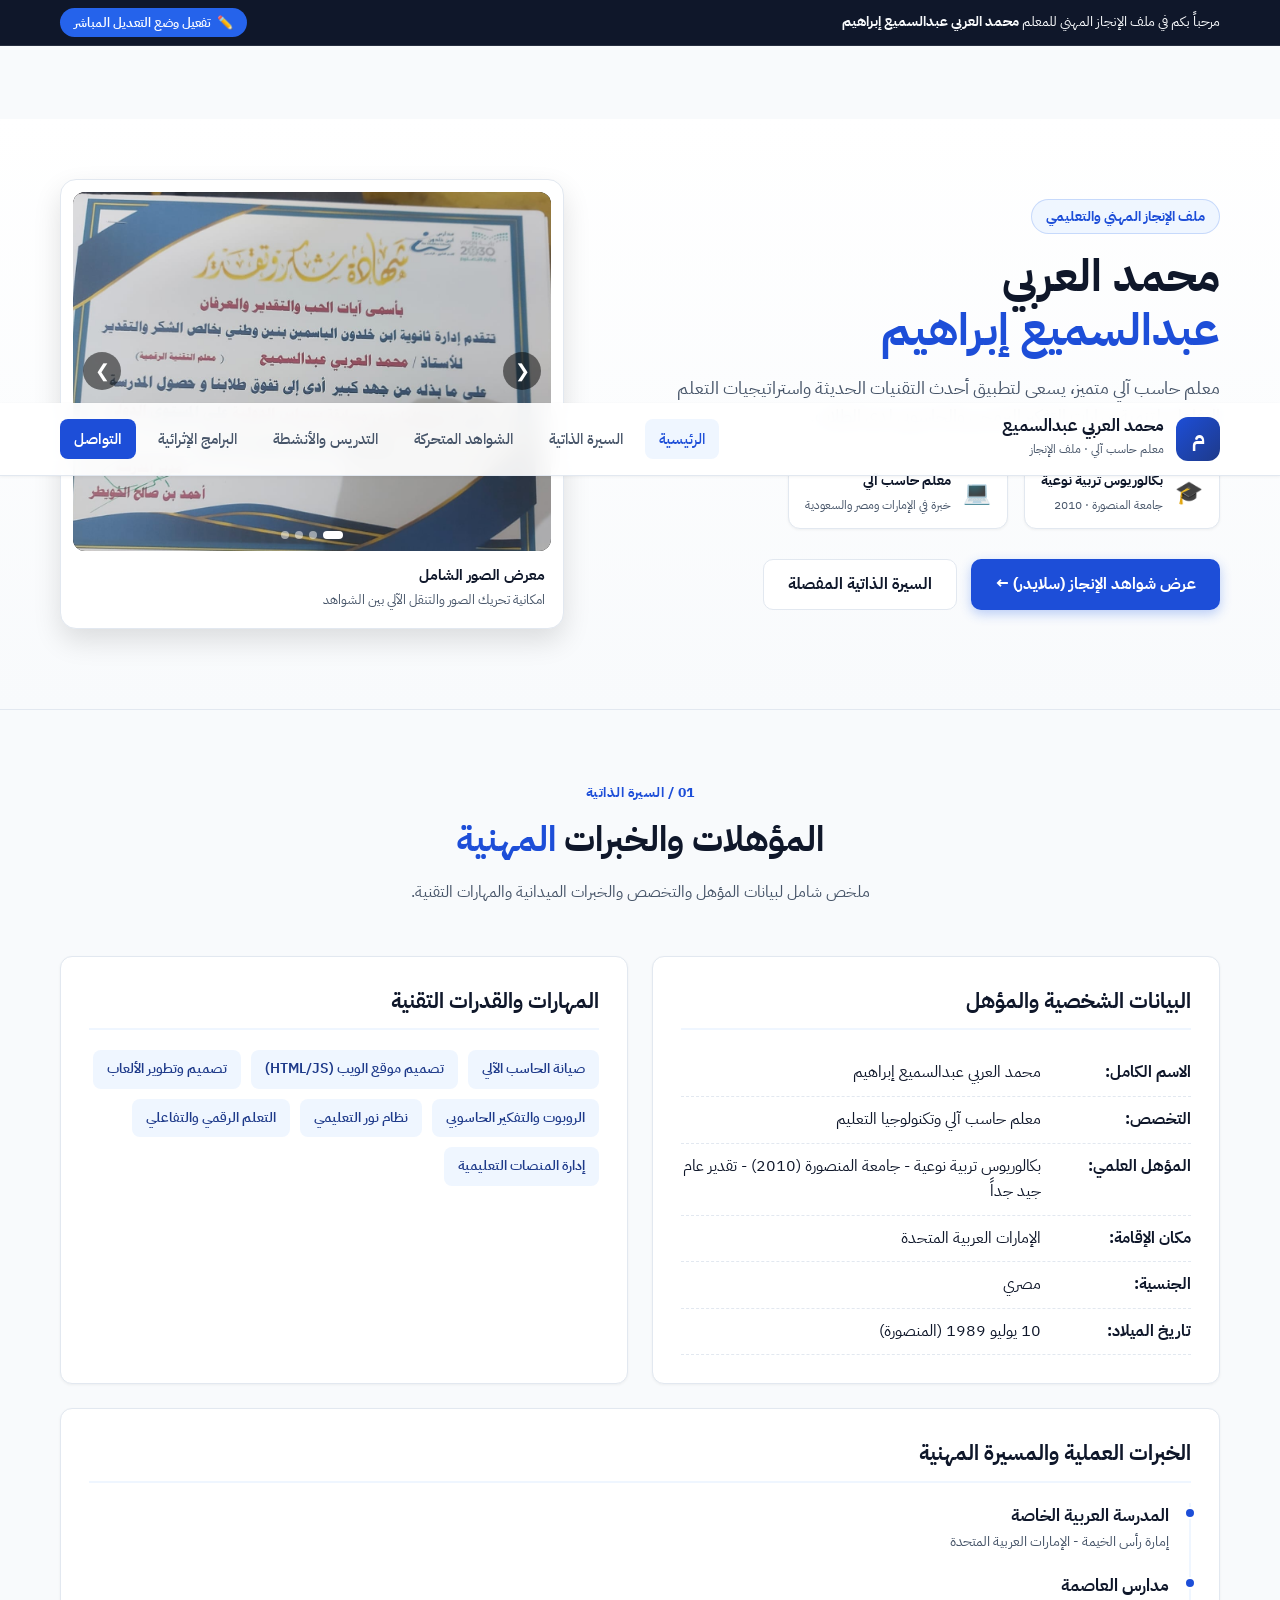
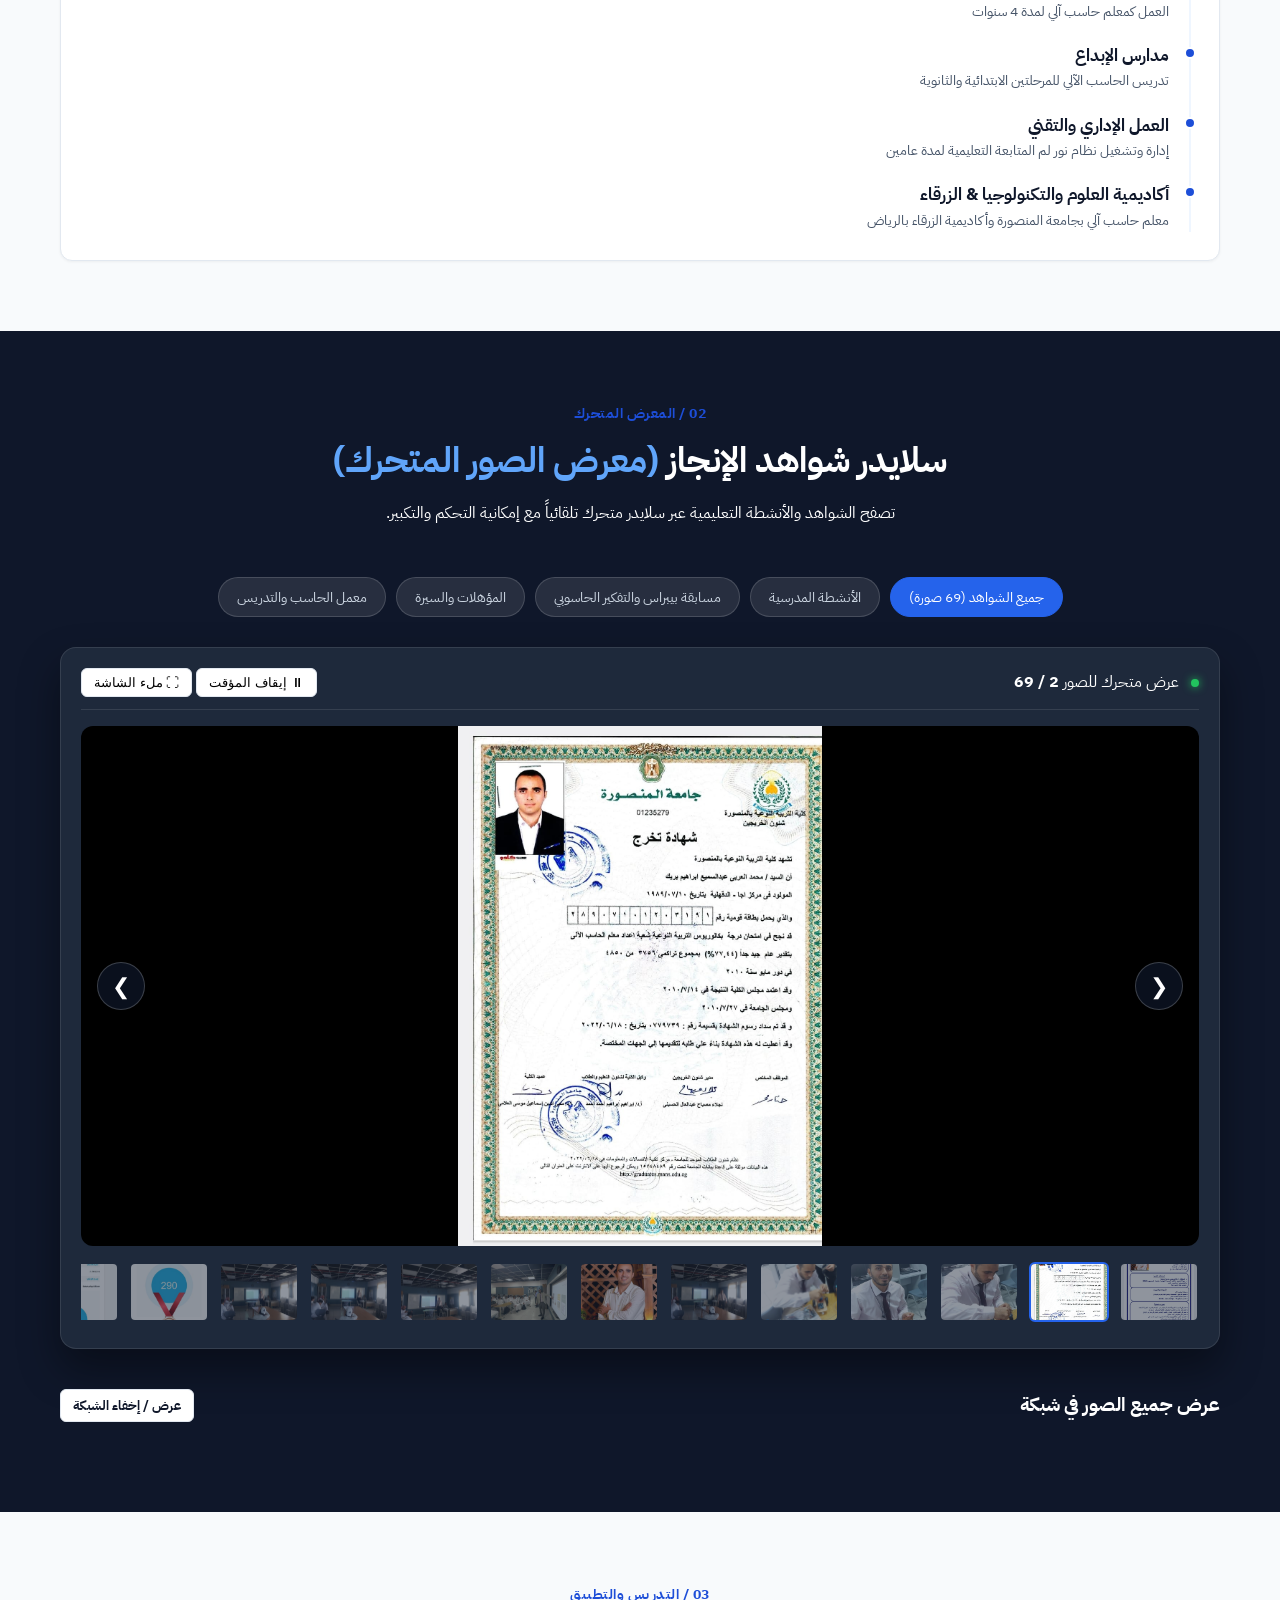
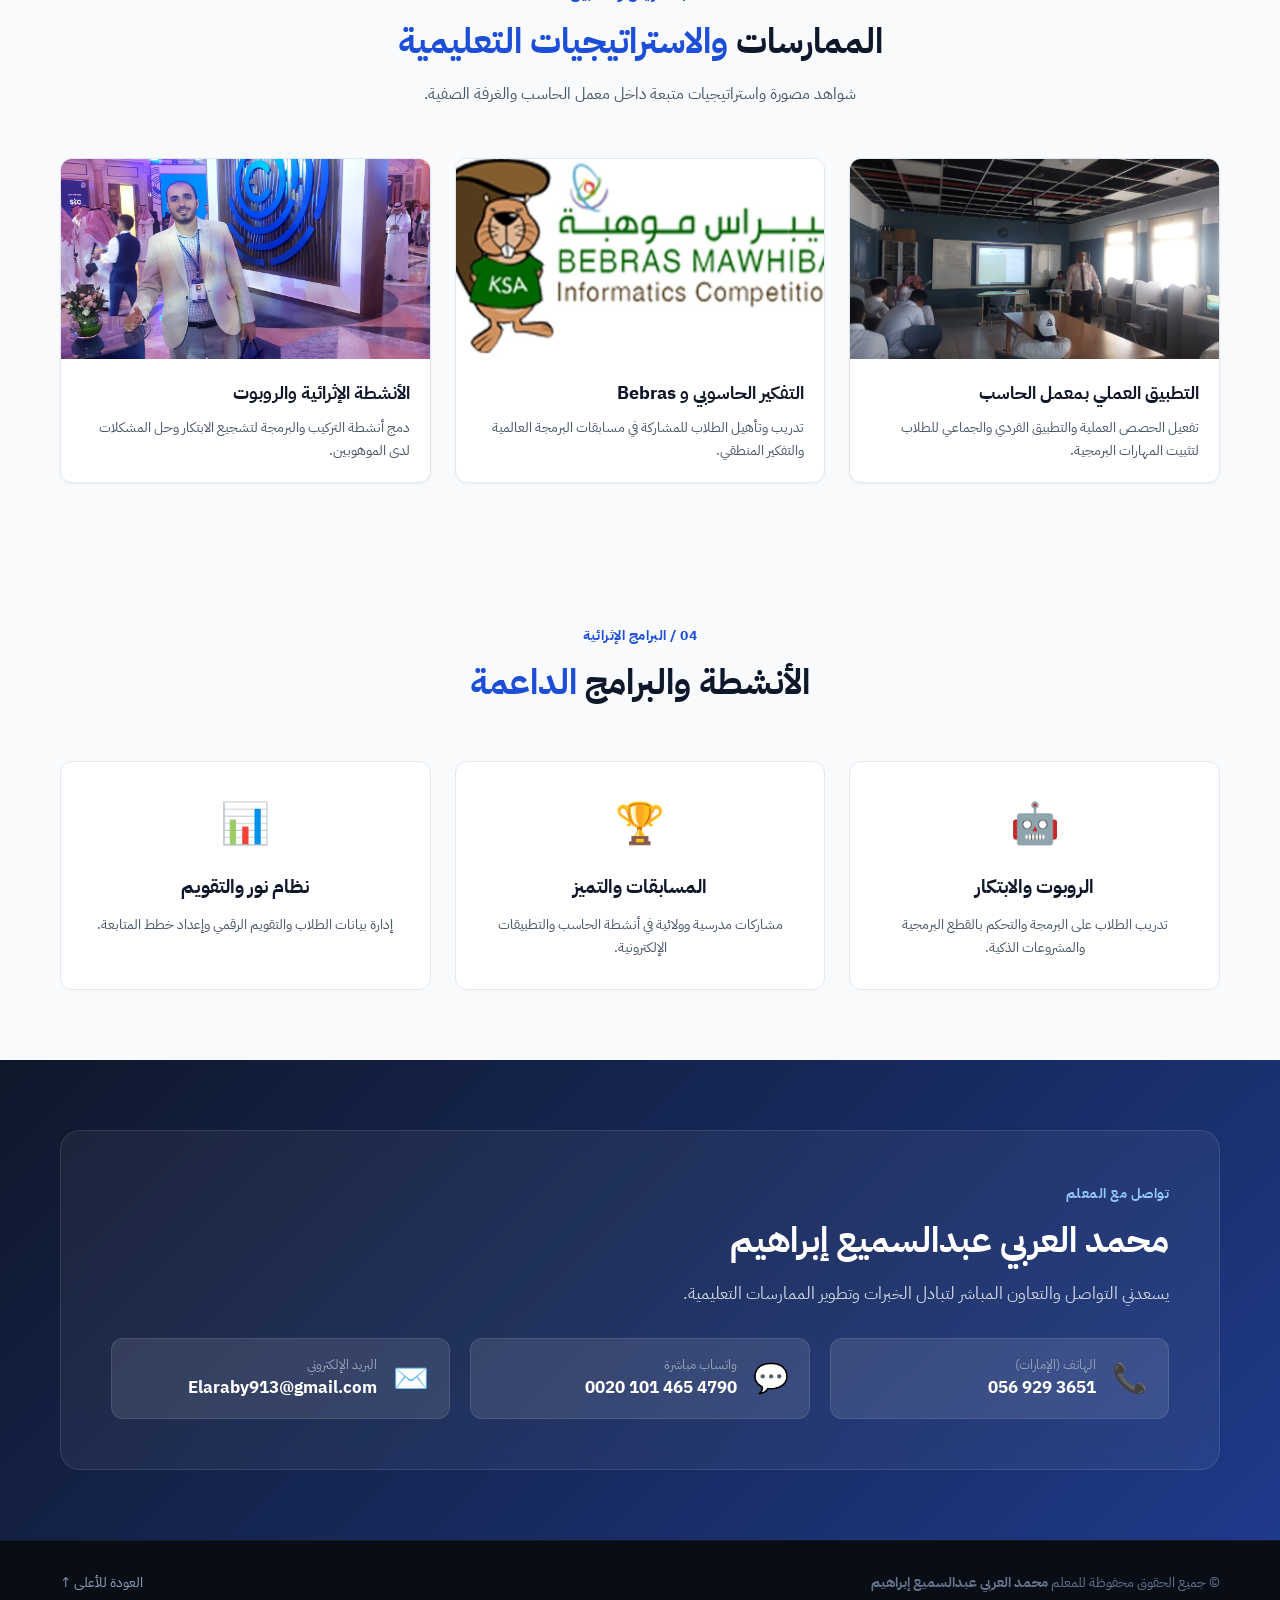
==== index.html @ 33650dbc "Move files to root for GitHub Pages compatibility" ====
<!DOCTYPE html>
<html lang="ar" dir="rtl">
<head>
  <meta charset="utf-8">
  <meta name="viewport" content="width=device-width, initial-scale=1">
  <title>محمد العربي عبدالسميع إبراهيم | ملف الإنجاز المهني</title>
  <meta name="description" content="ملف إنجاز المعلم محمد العربي عبدالسميع إبراهيم؛ سيرة ذاتية وشواهد تعليمية وأنشطة ومشروعات تقنية.">
  <link rel="preconnect" href="https://fonts.googleapis.com">
  <link rel="preconnect" href="https://fonts.gstatic.com" crossorigin>
  <link href="https://fonts.googleapis.com/css2?family=Cairo:wght@400;600;700;800&family=IBM+Plex+Sans+Arabic:wght@400;500;600;700&display=swap" rel="stylesheet">
  <link rel="stylesheet" href="styles.css">
</head>
<body>

  <!-- Top Announcement / Bar -->
  <div class="top-bar">
    <div class="container top-bar-inner">
      <span>مرحباً بكم في ملف الإنجاز المهني للمعلم <strong>محمد العربي عبدالسميع إبراهيم</strong></span>
      <button id="toggle-edit-btn" class="edit-mode-btn" type="button">
        <span class="icon">✏️</span> <span id="edit-btn-text">تفعيل وضع التعديل المباشر</span>
      </button>
    </div>
  </div>

  <!-- Header & Navigation -->
  <header class="site-header" id="top">
    <div class="container header-inner">
      <a class="brand" href="#top">
        <div class="brand-avatar">م</div>
        <div class="brand-text">
          <strong id="site-title-name" contenteditable="false">محمد العربي عبدالسميع</strong>
          <small id="site-title-sub" contenteditable="false">معلم حاسب آلي · ملف الإنجاز</small>
        </div>
      </a>

      <button class="menu-toggle" type="button" aria-label="فتح القائمة" id="menu-toggle">
        <span></span><span></span><span></span>
      </button>

      <nav class="primary-nav" id="primary-nav">
        <a class="nav-link active" href="#hero">الرئيسية</a>
        <a class="nav-link" href="#profile">السيرة الذاتية</a>
        <a class="nav-link" href="#carousel-section">الشواهد المتحركة</a>
        <a class="nav-link" href="#teaching">التدريس والأنشطة</a>
        <a class="nav-link" href="#enrichment">البرامج الإثرائية</a>
        <a class="nav-link nav-contact" href="#contact">التواصل</a>
      </nav>
    </div>
  </header>

  <main id="main">

    <!-- Hero Section -->
    <section class="hero-section" id="hero">
      <div class="container hero-inner">
        <div class="hero-content">
          <div class="badge">ملف الإنجاز المهني والتعليمي</div>
          <h1 id="hero-name" contenteditable="false">محمد العربي<br><span class="highlight">عبدالسميع إبراهيم</span></h1>
          <p class="hero-desc" id="hero-desc" contenteditable="false">
            معلم حاسب آلي متميز، يسعى لتطبيق أحدث التقنيات الحديثة واستراتيجيات التعلم التفاعلي لتنمية مهارات التفكير البرمجي والحاسوبي لدى الطلاب.
          </p>

          <div class="hero-pills">
            <div class="pill">
              <span class="pill-icon">🎓</span>
              <div>
                <strong>بكالوريوس تربية نوعية</strong>
                <small>جامعة المنصورة · 2010</small>
              </div>
            </div>
            <div class="pill">
              <span class="pill-icon">💻</span>
              <div>
                <strong>معلم حاسب آلي</strong>
                <small>خبرة في الإمارات ومصر والسعودية</small>
              </div>
            </div>
          </div>

          <div class="hero-actions">
            <a href="#carousel-section" class="btn btn-primary">عرض شواهد الإنجاز (سلايدر) ←</a>
            <a href="#profile" class="btn btn-outline">السيرة الذاتية المفصلة</a>
          </div>
        </div>

        <!-- Featured Carousel in Hero -->
        <div class="hero-visual">
          <div class="hero-card">
            <div class="slider-container hero-slider" id="hero-slider">
              <div class="slider-wrapper" id="hero-slider-wrapper">
                <div class="slide active"><img src="images/img_64.jpeg" alt="محمد العربي عبدالسميع - ملف الإنجاز"></div>
                <div class="slide"><img src="images/img_01.jpeg" alt="أنشطة تعليمية"></div>
                <div class="slide"><img src="images/img_24.jpeg" alt="مشروعات وتقنيات"></div>
                <div class="slide"><img src="images/img_62.jpeg" alt="روبوت وتفكير حاسوبي"></div>
              </div>
              <button class="slider-btn prev" id="hero-prev" aria-label="السابق">❮</button>
              <button class="slider-btn next" id="hero-next" aria-label="التالي">❯</button>
              <div class="slider-dots" id="hero-dots"></div>
            </div>
            <div class="hero-card-caption">
              <strong>معرض الصور الشامل</strong>
              <span>امكانية تحريك الصور والتنقل الآلي بين الشواهد</span>
            </div>
          </div>
        </div>
      </div>
    </section>

    <!-- Profile & CV Section -->
    <section class="section profile-section" id="profile">
      <div class="container">
        <div class="section-header">
          <span class="section-badge">01 / السيرة الذاتية</span>
          <h2>المؤهلات والخبرات <em>المهنية</em></h2>
          <p>ملخص شامل لبيانات المؤهل والتخصص والخبرات الميدانية والمهارات التقنية.</p>
        </div>

        <div class="profile-grid">
          <!-- Main Info -->
          <div class="card profile-main-card">
            <h3>البيانات الشخصية والمؤهل</h3>
            <ul class="info-list">
              <li><strong>الاسم الكامل:</strong> <span id="cv-fullname" contenteditable="false">محمد العربي عبدالسميع إبراهيم</span></li>
              <li><strong>التخصص:</strong> <span id="cv-spec" contenteditable="false">معلم حاسب آلي وتكنولوجيا التعليم</span></li>
              <li><strong>المؤهل العلمي:</strong> <span id="cv-degree" contenteditable="false">بكالوريوس تربية نوعية - جامعة المنصورة (2010) - تقدير عام جيد جداً</span></li>
              <li><strong>مكان الإقامة:</strong> <span id="cv-residence" contenteditable="false">الإمارات العربية المتحدة</span></li>
              <li><strong>الجنسية:</strong> <span id="cv-nationality" contenteditable="false">مصري</span></li>
              <li><strong>تاريخ الميلاد:</strong> <span id="cv-dob" contenteditable="false">10 يوليو 1989 (المنصورة)</span></li>
            </ul>
          </div>

          <!-- Skills Card -->
          <div class="card skills-card">
            <h3>المهارات والقدرات التقنية</h3>
            <div class="skills-tags">
              <span class="tag">صيانة الحاسب الآلي</span>
              <span class="tag">تصميم موقع الويب (HTML/JS)</span>
              <span class="tag">تصميم وتطوير الألعاب</span>
              <span class="tag">الروبوت والتفكير الحاسوبي</span>
              <span class="tag">نظام نور التعليمي</span>
              <span class="tag">التعلم الرقمي والتفاعلي</span>
              <span class="tag">إدارة المنصات التعليمية</span>
            </div>
          </div>

          <!-- Experience Card -->
          <div class="card experience-card full-width">
            <h3>الخبرات العملية والمسيرة المهنية</h3>
            <div class="timeline">
              <div class="timeline-item">
                <div class="timeline-dot"></div>
                <div class="timeline-content">
                  <h4>المدرسة العربية الخاصة</h4>
                  <p>إمارة رأس الخيمة - الإمارات العربية المتحدة</p>
                </div>
              </div>
              <div class="timeline-item">
                <div class="timeline-dot"></div>
                <div class="timeline-content">
                  <h4>مدارس العاصمة</h4>
                  <p>العمل كمعلم حاسب آلي لمدة 4 سنوات</p>
                </div>
              </div>
              <div class="timeline-item">
                <div class="timeline-dot"></div>
                <div class="timeline-content">
                  <h4>مدارس الإبداع</h4>
                  <p>تدريس الحاسب الآلي للمرحلتين الابتدائية والثانوية</p>
                </div>
              </div>
              <div class="timeline-item">
                <div class="timeline-dot"></div>
                <div class="timeline-content">
                  <h4>العمل الإداري والتقني</h4>
                  <p>إدارة وتشغيل نظام نور لم المتابعة التعليمية لمدة عامين</p>
                </div>
              </div>
              <div class="timeline-item">
                <div class="timeline-dot"></div>
                <div class="timeline-content">
                  <h4>أكاديمية العلوم والتكنولوجيا & الزرقاء</h4>
                  <p>معلم حاسب آلي بجامعة المنصورة وأكاديمية الزرقاء بالرياض</p>
                </div>
              </div>
            </div>
          </div>
        </div>
      </div>
    </section>

    <!-- Main Moving Image Carousel Section (الميزة المطلوبة: تحريك الصور) -->
    <section class="section carousel-section" id="carousel-section">
      <div class="container">
        <div class="section-header">
          <span class="section-badge">02 / المعرض المتحرك</span>
          <h2>سلايدر شواهد الإنجاز <em>(معرض الصور المتحرك)</em></h2>
          <p>تصفح الشواهد والأنشطة التعليمية عبر سلايدر متحرك تلقائياً مع إمكانية التحكم والتكبير.</p>
        </div>

        <!-- Filter Buttons -->
        <div class="filter-bar" id="gallery-filters">
          <button class="filter-btn active" data-filter="all">جميع الشواهد (69 صورة)</button>
          <button class="filter-btn" data-filter="activities">الأنشطة المدرسية</button>
          <button class="filter-btn" data-filter="bebras">مسابقة بيبراس والتفكير الحاسوبي</button>
          <button class="filter-btn" data-filter="certificates">المؤهلات والسيرة</button>
          <button class="filter-btn" data-filter="lab">معمل الحاسب والتدريس</button>
        </div>

        <!-- Main Featured Animated Carousel -->
        <div class="main-slider-card">
          <div class="main-slider-header">
            <div class="slider-status">
              <span class="live-dot"></span>
              <span>عرض متحرك للصور <strong id="slider-count-text">1 / 15</strong></span>
            </div>
            <div class="slider-controls-top">
              <button class="btn-sm" id="auto-play-toggle">⏸ إيقاف المؤقت</button>
              <button class="btn-sm" id="fullscreen-btn">⛶ ملء الشاشة</button>
            </div>
          </div>

          <div class="main-carousel" id="main-carousel">
            <div class="carousel-track" id="carousel-track">
              <!-- Dynamically populated via JavaScript with images -->
            </div>
            <button class="carousel-arrow prev" id="carousel-prev" aria-label="الصورة السابقة">❮</button>
            <button class="carousel-arrow next" id="carousel-next" aria-label="الصورة التالية">❯</button>
          </div>

          <!-- Thumbnails Strip below slider -->
          <div class="thumbnails-wrapper">
            <div class="thumbnails-track" id="thumbnails-track">
              <!-- Populated by JS -->
            </div>
          </div>
        </div>

        <!-- Grid View of all images for quick access -->
        <div class="gallery-toggle-bar">
          <h3>عرض جميع الصور في شبكة</h3>
          <button id="toggle-grid-btn" class="btn btn-outline btn-sm">عرض / إخفاء الشبكة</button>
        </div>

        <div class="gallery-grid" id="gallery-grid">
          <!-- Populated by JS -->
        </div>
      </div>
    </section>

    <!-- Teaching & Classroom Practice -->
    <section class="section teaching-section" id="teaching">
      <div class="container">
        <div class="section-header">
          <span class="section-badge">03 / التدريس والتطبيق</span>
          <h2>الممارسات <em>والاستراتيجيات التعليمية</em></h2>
          <p>شواهد مصورة واستراتيجيات متبعة داخل معمل الحاسب والغرفة الصفية.</p>
        </div>

        <div class="teaching-grid">
          <div class="teaching-card">
            <div class="teaching-img">
              <img src="images/img_06.jpeg" alt="معمل الحاسب الآلي">
            </div>
            <div class="teaching-body">
              <h3>التطبيق العملي بمعمل الحاسب</h3>
              <p>تفعيل الحصص العملية والتطبيق الفردي والجماعي للطلاب لتثبيت المهارات البرمجية.</p>
            </div>
          </div>

          <div class="teaching-card">
            <div class="teaching-img">
              <img src="images/img_14.jpeg" alt="مسابقة بيبراس للتفكير الحاسوبي">
            </div>
            <div class="teaching-body">
              <h3>التفكير الحاسوبي و Bebras</h3>
              <p>تدريب وتأهيل الطلاب للمشاركة في مسابقات البرمجة العالمية والتفكير المنطقي.</p>
            </div>
          </div>

          <div class="teaching-card">
            <div class="teaching-img">
              <img src="images/img_24.jpeg" alt="أنشطة الروبوت">
            </div>
            <div class="teaching-body">
              <h3>الأنشطة الإثرائية والروبوت</h3>
              <p>دمج أنشطة التركيب والبرمجة لتشجيع الابتكار وحل المشكلات لدى الموهوبين.</p>
            </div>
          </div>
        </div>
      </div>
    </section>

    <!-- Enrichment Programs -->
    <section class="section enrichment-section" id="enrichment">
      <div class="container">
        <div class="section-header">
          <span class="section-badge">04 / البرامج الإثرائية</span>
          <h2>الأنشطة والبرامج <em>الداعمة</em></h2>
        </div>

        <div class="enrichment-box">
          <div class="enrichment-item">
            <div class="enrichment-icon">🤖</div>
            <h4>الروبوت والابتكار</h4>
            <p>تدريب الطلاب على البرمجة والتحكم بالقطع البرمجية والمشروعات الذكية.</p>
          </div>
          <div class="enrichment-item">
            <div class="enrichment-icon">🏆</div>
            <h4>المسابقات والتميز</h4>
            <p>مشاركات مدرسية وولائية في أنشطة الحاسب والتطبيقات الإلكترونية.</p>
          </div>
          <div class="enrichment-item">
            <div class="enrichment-icon">📊</div>
            <h4>نظام نور والتقويم</h4>
            <p>إدارة بيانات الطلاب والتقويم الرقمي وإعداد خطط المتابعة.</p>
          </div>
        </div>
      </div>
    </section>

    <!-- Contact Section -->
    <section class="section contact-section" id="contact">
      <div class="container">
        <div class="contact-card">
          <div class="contact-info">
            <span class="section-badge light">تواصل مع المعلم</span>
            <h2>محمد العربي عبدالسميع إبراهيم</h2>
            <p>يسعدني التواصل والتعاون المباشر لتبادل الخبرات وتطوير الممارسات التعليمية.</p>

            <div class="contact-details">
              <a href="tel:0569293651" class="contact-item">
                <span class="icon">📞</span>
                <div>
                  <small>الهاتف (الإمارات)</small>

                  <strong dir="ltr">056 929 3651</strong>
                </div>
              </a>

              <a href="https://wa.me/201014654790" target="_blank" rel="noopener" class="contact-item">
                <span class="icon">💬</span>
                <div>
                  <small>واتساب مباشرة</small>
                  <strong dir="ltr">0020 101 465 4790</strong>
                </div>
              </a>

              <a href="mailto:Elaraby913@gmail.com" class="contact-item">
                <span class="icon">✉️</span>
                <div>
                  <small>البريد الإلكتروني</small>
                  <strong dir="ltr">Elaraby913@gmail.com</strong>
                </div>
              </a>
            </div>
          </div>
        </div>
      </div>
    </section>

  </main>

  <!-- Footer -->
  <footer class="site-footer">
    <div class="container footer-inner">
      <p>© جميع الحقوق محفوظة للمعلم <strong>محمد العربي عبدالسميع إبراهيم</strong></p>
      <a href="#top" class="back-top">العودة للأعلى ↑</a>
    </div>
  </footer>

  <!-- Lightbox Modal -->
  <div class="lightbox-modal" id="lightbox">
    <button class="lightbox-close" id="lightbox-close">×</button>
    <div class="lightbox-content">
      <img src="" id="lightbox-img" alt="عرض الصورة المكبرة">
      <p id="lightbox-caption"></p>
    </div>
  </div>

  <script src="app.js"></script>
</body>
</html>
---- styles.css ----
/* Styles for Mohamed El-Araby's Portfolio Website */

:root {
  --primary: #1d4ed8;
  --primary-dark: #1e3a8a;
  --primary-light: #eff6ff;
  --accent: #d97706;
  --text-dark: #0f172a;
  --text-muted: #475569;
  --bg-light: #f8fafc;
  --bg-card: #ffffff;
  --border: #e2e8f0;
  --shadow-sm: 0 1px 3px rgba(0,0,0,0.05);
  --shadow-md: 0 4px 12px rgba(0,0,0,0.08);
  --shadow-lg: 0 12px 28px rgba(0,0,0,0.12);
  --radius: 12px;
  --font-family: 'IBM Plex Sans Arabic', 'Cairo', sans-serif;
}

*, *::before, *::after {
  box-sizing: border-box;
  margin: 0;
  padding: 0;
}

html {
  scroll-behavior: smooth;
  font-family: var(--font-family);
  background-color: var(--bg-light);
  color: var(--text-dark);
  line-height: 1.6;
}

body {
  direction: rtl;
  text-align: right;
  overflow-x: hidden;
}

.container {
  max-width: 1200px;
  margin: 0 auto;
  padding: 0 20px;
}

/* Top Notification Bar & Edit Toggle */
.top-bar {
  background: #0f172a;
  color: #f8fafc;
  font-size: 0.88rem;
  padding: 8px 0;
  border-bottom: 1px solid rgba(255,255,255,0.1);
}

.top-bar-inner {
  display: flex;
  justify-content: space-between;
  align-items: center;
  flex-wrap: wrap;
  gap: 10px;
}

.edit-mode-btn {
  background: #2563eb;
  color: #fff;
  border: none;
  padding: 5px 14px;
  border-radius: 20px;
  font-family: inherit;
  font-size: 0.82rem;
  font-weight: 600;
  cursor: pointer;
  transition: all 0.2s ease;
  display: flex;
  align-items: center;
  gap: 6px;
}

.edit-mode-btn:hover {
  background: #1d4ed8;
  transform: translateY(-1px);
}

.edit-mode-active .edit-mode-btn {
  background: #dc2626;
}

/* Highlight Editable Fields when active */
.edit-mode-active [contenteditable="true"] {
  outline: 2px dashed #2563eb !important;
  outline-offset: 3px;
  background-color: rgba(37, 99, 235, 0.05);
  border-radius: 4px;
  cursor: text;
}

/* Header & Nav */
.site-header {
  position: sticky;
  top: 0;
  z-index: 100;
  background: rgba(255, 255, 255, 0.92);
  backdrop-filter: blur(10px);
  border-bottom: 1px solid var(--border);
  box-shadow: var(--shadow-sm);
}

.header-inner {
  display: flex;
  justify-content: space-between;
  align-items: center;
  height: 72px;
}

.brand {
  display: flex;
  align-items: center;
  gap: 12px;
  text-decoration: none;
  color: var(--text-dark);
}

.brand-avatar {
  width: 44px;
  height: 44px;
  background: linear-gradient(135deg, var(--primary), var(--primary-dark));
  color: white;
  border-radius: 12px;
  display: flex;
  align-items: center;
  justify-content: center;
  font-size: 1.3rem;
  font-weight: 800;
}

.brand-text strong {
  display: block;
  font-size: 1.05rem;
  line-height: 1.2;
}

.brand-text small {
  color: var(--text-muted);
  font-size: 0.78rem;
}

.primary-nav {
  display: flex;
  gap: 8px;
}

.nav-link {
  text-decoration: none;
  color: var(--text-muted);
  padding: 8px 14px;
  border-radius: 8px;
  font-weight: 500;
  font-size: 0.95rem;
  transition: all 0.2s ease;
}

.nav-link:hover, .nav-link.active {
  color: var(--primary);
  background: var(--primary-light);
}

.nav-contact {
  background: var(--primary);
  color: #fff !important;
  font-weight: 600;
}

.nav-contact:hover {
  background: var(--primary-dark) !important;
}

.menu-toggle {
  display: none;
  background: none;
  border: none;
  cursor: pointer;
  flex-direction: column;
  gap: 5px;
}

.menu-toggle span {
  width: 25px;
  height: 3px;
  background: var(--text-dark);
  border-radius: 2px;
}

/* Hero Section */
.hero-section {
  padding: 60px 0 80px;
  background: linear-gradient(180deg, #ffffff 0%, var(--bg-light) 100%);
  border-bottom: 1px solid var(--border);
}

.hero-inner {
  display: grid;
  grid-template-columns: 1.1fr 0.9fr;
  gap: 40px;
  align-items: center;
}

.badge {
  display: inline-block;
  background: var(--primary-light);
  color: var(--primary);
  font-size: 0.85rem;
  font-weight: 700;
  padding: 6px 14px;
  border-radius: 20px;
  margin-bottom: 16px;
  border: 1px solid rgba(37, 99, 235, 0.2);
}

.hero-content h1 {
  font-size: 2.8rem;
  font-weight: 800;
  line-height: 1.2;
  margin-bottom: 16px;
  color: var(--text-dark);
}

.hero-content h1 .highlight {
  color: var(--primary);
}

.hero-desc {
  font-size: 1.1rem;
  color: var(--text-muted);
  margin-bottom: 28px;
  max-width: 580px;
}

.hero-pills {
  display: flex;
  gap: 16px;
  margin-bottom: 30px;
  flex-wrap: wrap;
}

.pill {
  display: flex;
  align-items: center;
  gap: 12px;
  background: white;
  padding: 10px 16px;
  border-radius: var(--radius);
  border: 1px solid var(--border);
  box-shadow: var(--shadow-sm);
}

.pill-icon {
  font-size: 1.4rem;
}

.pill strong {
  display: block;
  font-size: 0.9rem;
}

.pill small {
  color: var(--text-muted);
  font-size: 0.78rem;
}

.hero-actions {
  display: flex;
  gap: 14px;
  flex-wrap: wrap;
}

.btn {
  display: inline-flex;
  align-items: center;
  justify-content: center;
  padding: 12px 24px;
  border-radius: 10px;
  font-family: inherit;
  font-size: 0.98rem;
  font-weight: 700;
  text-decoration: none;
  cursor: pointer;
  transition: all 0.25s ease;
  border: none;
}

.btn-primary {
  background: var(--primary);
  color: white;
  box-shadow: 0 4px 12px rgba(37, 99, 235, 0.3);
}

.btn-primary:hover {
  background: var(--primary-dark);
  transform: translateY(-2px);
  box-shadow: 0 6px 16px rgba(37, 99, 235, 0.4);
}

.btn-outline {
  background: white;
  color: var(--text-dark);
  border: 1px solid var(--border);
}

.btn-outline:hover {
  background: #f1f5f9;
  border-color: #cbd5e1;
}

.btn-sm {
  padding: 6px 12px;
  font-size: 0.82rem;
  border-radius: 6px;
  background: white;
  border: 1px solid var(--border);
  cursor: pointer;
}

/* Slider in Hero */
.hero-card {
  background: white;
  border-radius: 16px;
  padding: 12px;
  box-shadow: var(--shadow-lg);
  border: 1px solid var(--border);
}

.slider-container {
  position: relative;
  overflow: hidden;
  border-radius: 12px;
  aspect-ratio: 4 / 3;
  background: #000;
}

.slider-wrapper {
  display: flex;
  width: 100%;
  height: 100%;
  transition: transform 0.4s cubic-bezier(0.25, 1, 0.5, 1);
}

.slide {
  min-width: 100%;
  height: 100%;
  position: relative;
}

.slide img {
  width: 100%;
  height: 100%;
  object-fit: cover;
}

.slider-btn {
  position: absolute;
  top: 50%;
  transform: translateY(-50%);
  background: rgba(0, 0, 0, 0.5);
  color: white;
  border: none;
  width: 38px;
  height: 38px;
  border-radius: 50%;
  cursor: pointer;
  display: flex;
  align-items: center;
  justify-content: center;
  font-size: 1.1rem;
  transition: background 0.2s;
  z-index: 10;
}

.slider-btn:hover {
  background: rgba(0, 0, 0, 0.8);
}

.slider-btn.prev { right: 10px; }
.slider-btn.next { left: 10px; }

.slider-dots {
  position: absolute;
  bottom: 12px;
  left: 50%;
  transform: translateX(-50%);
  display: flex;
  gap: 6px;
  z-index: 10;
}

.slider-dots .dot {
  width: 8px;
  height: 8px;
  border-radius: 50%;
  background: rgba(255,255,255,0.5);
  cursor: pointer;
  transition: all 0.2s;
}

.slider-dots .dot.active {
  background: white;
  width: 20px;
  border-radius: 10px;
}

.hero-card-caption {
  padding: 12px 6px 4px;
}

.hero-card-caption strong {
  display: block;
  font-size: 0.95rem;
}

.hero-card-caption span {
  font-size: 0.82rem;
  color: var(--text-muted);
}

/* Sections Common */
.section {
  padding: 70px 0;
}

.section-header {
  text-align: center;
  max-width: 680px;
  margin: 0 auto 50px;
}

.section-badge {
  display: inline-block;
  color: var(--primary);
  font-size: 0.85rem;
  font-weight: 700;
  margin-bottom: 8px;

  letter-spacing: 0.5px;
}

.section-badge.light {
  color: #93c5fd;
}

.section-header h2 {
  font-size: 2.2rem;
  font-weight: 800;
  margin-bottom: 12px;
}

.section-header h2 em {
  font-style: normal;
  color: var(--primary);
}

.section-header p {
  color: var(--text-muted);
  font-size: 1rem;
}

/* Cards & Profile Grid */
.profile-grid {
  display: grid;
  grid-template-columns: repeat(2, 1fr);
  gap: 24px;
}

.card {
  background: var(--bg-card);
  border-radius: var(--radius);
  padding: 28px;
  border: 1px solid var(--border);
  box-shadow: var(--shadow-sm);
  transition: transform 0.2s, box-shadow 0.2s;
}

.card:hover {
  box-shadow: var(--shadow-md);
}

.card h3 {
  font-size: 1.3rem;
  margin-bottom: 20px;
  padding-bottom: 10px;
  border-bottom: 2px solid var(--primary-light);
  color: var(--text-dark);
}

.full-width {
  grid-column: 1 / -1;
}

.info-list {
  list-style: none;
}

.info-list li {
  padding: 10px 0;
  border-bottom: 1px dashed var(--border);
  display: flex;
  gap: 10px;
}

.info-list li strong {
  min-width: 140px;
  color: var(--text-dark);
}

.skills-tags {
  display: flex;
  flex-wrap: wrap;
  gap: 10px;
}

.tag {
  background: var(--primary-light);
  color: var(--primary-dark);
  padding: 8px 14px;
  border-radius: 8px;
  font-weight: 600;
  font-size: 0.88rem;
}

/* Timeline */
.timeline {
  display: flex;
  flex-direction: column;
  gap: 20px;
  position: relative;
  padding-right: 20px;
  border-right: 2px solid var(--primary-light);
}

.timeline-item {
  position: relative;
}

.timeline-dot {
  position: absolute;
  right: -27px;
  top: 4px;
  width: 12px;
  height: 12px;
  border-radius: 50%;
  background: var(--primary);
  border: 2px solid white;
}

.timeline-content h4 {
  font-size: 1.05rem;
  color: var(--text-dark);
}

.timeline-content p {
  color: var(--text-muted);
  font-size: 0.9rem;
}

/* MAIN CAROUSEL SECTION (الميزة المطلوبة) */
.carousel-section {
  background: #0f172a;
  color: white;

}

.carousel-section .section-header h2,
.carousel-section .section-header p {
  color: white;
}

.carousel-section .section-header h2 em {
  color: #60a5fa;
}

/* Filter buttons */
.filter-bar {
  display: flex;
  justify-content: center;
  gap: 10px;
  flex-wrap: wrap;
  margin-bottom: 30px;
}

.filter-btn {
  background: rgba(255, 255, 255, 0.1);
  color: #cbd5e1;
  border: 1px solid rgba(255, 255, 255, 0.15);
  padding: 8px 18px;
  border-radius: 20px;
  font-family: inherit;
  font-size: 0.9rem;
  cursor: pointer;
  transition: all 0.2s;
}

.filter-btn:hover, .filter-btn.active {
  background: #2563eb;
  color: white;
  border-color: #2563eb;
}

/* Main Slider Card */
.main-slider-card {
  background: #1e293b;
  border-radius: 16px;
  padding: 20px;
  border: 1px solid rgba(255, 255, 255, 0.1);
  box-shadow: 0 20px 40px rgba(0,0,0,0.4);
}

.main-slider-header {
  display: flex;
  justify-content: space-between;
  align-items: center;
  margin-bottom: 16px;
  padding-bottom: 12px;
  border-bottom: 1px solid rgba(255, 255, 255, 0.1);
}

.live-dot {
  display: inline-block;
  width: 8px;
  height: 8px;
  background: #22c55e;
  border-radius: 50%;
  margin-left: 8px;
  box-shadow: 0 0 8px #22c55e;
}

.main-carousel {
  position: relative;
  width: 100%;
  height: 520px;
  overflow: hidden;
  border-radius: 12px;
  background: #000;
}

.carousel-track {
  display: flex;
  height: 100%;
  transition: transform 0.4s cubic-bezier(0.25, 1, 0.5, 1);
}

.carousel-item {
  min-width: 100%;
  height: 100%;
  position: relative;
  display: flex;
  align-items: center;
  justify-content: center;
}

.carousel-item img {
  max-width: 100%;
  max-height: 100%;
  object-fit: contain;

  cursor: pointer;
}

.carousel-arrow {
  position: absolute;
  top: 50%;
  transform: translateY(-50%);
  background: rgba(15, 23, 42, 0.7);
  color: white;
  border: 1px solid rgba(255,255,255,0.2);
  width: 48px;
  height: 48px;
  border-radius: 50%;
  font-size: 1.4rem;
  cursor: pointer;
  display: flex;
  align-items: center;
  justify-content: center;
  transition: all 0.2s;
  z-index: 10;
}

.carousel-arrow:hover {
  background: #2563eb;
  border-color: #2563eb;
}

.carousel-arrow.prev { right: 16px; }
.carousel-arrow.next { left: 16px; }

/* Thumbnails Strip */
.thumbnails-wrapper {
  margin-top: 16px;
  overflow-x: auto;
  padding-bottom: 6px;
}

.thumbnails-track {
  display: flex;
  gap: 10px;

}

.thumb-item {
  width: 80px;
  height: 60px;
  border-radius: 6px;
  overflow: hidden;
  cursor: pointer;
  opacity: 0.5;
  border: 2px solid transparent;
  transition: all 0.2s;
  flex-shrink: 0;
}

.thumb-item img {
  width: 100%;
  height: 100%;
  object-fit: cover;
}

.thumb-item.active {
  opacity: 1;
  border-color: #2563eb;
}

/* Gallery Grid toggle */
.gallery-toggle-bar {
  display: flex;
  justify-content: space-between;
  align-items: center;
  margin: 40px 0 20px;
}

.gallery-grid {
  display: grid;
  grid-template-columns: repeat(auto-fill, minmax(220px, 1fr));
  gap: 16px;
}

.gallery-card {
  background: #1e293b;
  border-radius: 10px;
  overflow: hidden;
  border: 1px solid rgba(255, 255, 255, 0.1);
  aspect-ratio: 4/3;
  cursor: pointer;
  transition: transform 0.2s;
}

.gallery-card:hover {
  transform: translateY(-4px);
}

.gallery-card img {
  width: 100%;
  height: 100%;
  object-fit: cover;
}

/* Teaching Section */
.teaching-grid {
  display: grid;
  grid-template-columns: repeat(3, 1fr);
  gap: 24px;
}

.teaching-card {
  background: white;
  border-radius: var(--radius);
  overflow: hidden;
  border: 1px solid var(--border);
  box-shadow: var(--shadow-sm);
}

.teaching-img {
  height: 200px;
  overflow: hidden;
}

.teaching-img img {
  width: 100%;
  height: 100%;
  object-fit: cover;
  transition: transform 0.3s;
}

.teaching-card:hover .teaching-img img {
  transform: scale(1.05);
}

.teaching-body {
  padding: 20px;
}

.teaching-body h3 {
  font-size: 1.15rem;
  margin-bottom: 8px;
}

.teaching-body p {
  color: var(--text-muted);
  font-size: 0.9rem;
}

/* Enrichment Section */
.enrichment-box {
  display: grid;
  grid-template-columns: repeat(3, 1fr);
  gap: 24px;
}

.enrichment-item {
  background: white;
  padding: 30px;
  border-radius: var(--radius);
  border: 1px solid var(--border);
  text-align: center;
}

.enrichment-icon {
  font-size: 2.5rem;
  margin-bottom: 16px;
}

.enrichment-item h4 {
  font-size: 1.2rem;
  margin-bottom: 10px;
}

.enrichment-item p {
  color: var(--text-muted);
  font-size: 0.9rem;
}

/* Contact Section */
.contact-section {
  background: linear-gradient(135deg, #0f172a, #1e3a8a);
  color: white;
}

.contact-card {
  background: rgba(255, 255, 255, 0.05);
  border-radius: 20px;
  padding: 50px;
  border: 1px solid rgba(255, 255, 255, 0.1);
  backdrop-filter: blur(10px);
}

.contact-info h2 {
  font-size: 2.2rem;
  margin-bottom: 12px;
}

.contact-info p {
  color: #cbd5e1;
  margin-bottom: 30px;

  font-size: 1.05rem;
}

.contact-details {
  display: grid;
  grid-template-columns: repeat(3, 1fr);
  gap: 20px;
}

.contact-item {
  display: flex;
  align-items: center;
  gap: 16px;
  background: rgba(255, 255, 255, 0.1);
  padding: 16px 20px;
  border-radius: 12px;
  text-decoration: none;
  color: white;
  border: 1px solid rgba(255, 255, 255, 0.1);
  transition: background 0.2s;
}

.contact-item:hover {
  background: rgba(255, 255, 255, 0.2);
}

.contact-item .icon {
  font-size: 1.8rem;
}

.contact-item small {
  display: block;
  color: #94a3b8;
  font-size: 0.8rem;
}

.contact-item strong {
  font-size: 1.05rem;
}

/* Footer */
.site-footer {
  background: #090d16;
  color: #64748b;
  padding: 30px 0;
  border-top: 1px solid rgba(255, 255, 255, 0.05);
  font-size: 0.9rem;
}

.footer-inner {
  display: flex;
  justify-content: space-between;
  align-items: center;
}

.back-top {
  color: #94a3b8;
  text-decoration: none;
}

.back-top:hover {
  color: white;
}

/* Lightbox Modal */
.lightbox-modal {
  display: none;
  position: fixed;
  inset: 0;
  background: rgba(0, 0, 0, 0.9);
  z-index: 1000;
  justify-content: center;
  align-items: center;
  flex-direction: column;
  padding: 20px;
}

.lightbox-modal.active {
  display: flex;
}

.lightbox-close {
  position: absolute;
  top: 20px;
  right: 20px;
  background: none;
  border: none;
  color: white;
  font-size: 2.5rem;
  cursor: pointer;
}

.lightbox-content {
  max-width: 90vw;
  max-height: 80vh;
  text-align: center;
}

.lightbox-content img {
  max-width: 100%;
  max-height: 80vh;
  border-radius: 8px;
}

/* Responsive */
@media (max-width: 992px) {
  .hero-inner {
    grid-template-columns: 1fr;
  }
  .profile-grid {
    grid-template-columns: 1fr;
  }
  .teaching-grid, .enrichment-box, .contact-details {
    grid-template-columns: 1fr;
  }
  .main-carousel {
    height: 360px;
  }
}

@media (max-width: 768px) {
  .primary-nav {
    display: none;
  }
  .menu-toggle {
    display: flex;
  }
  .hero-content h1 {
    font-size: 2.2rem;
  }
}
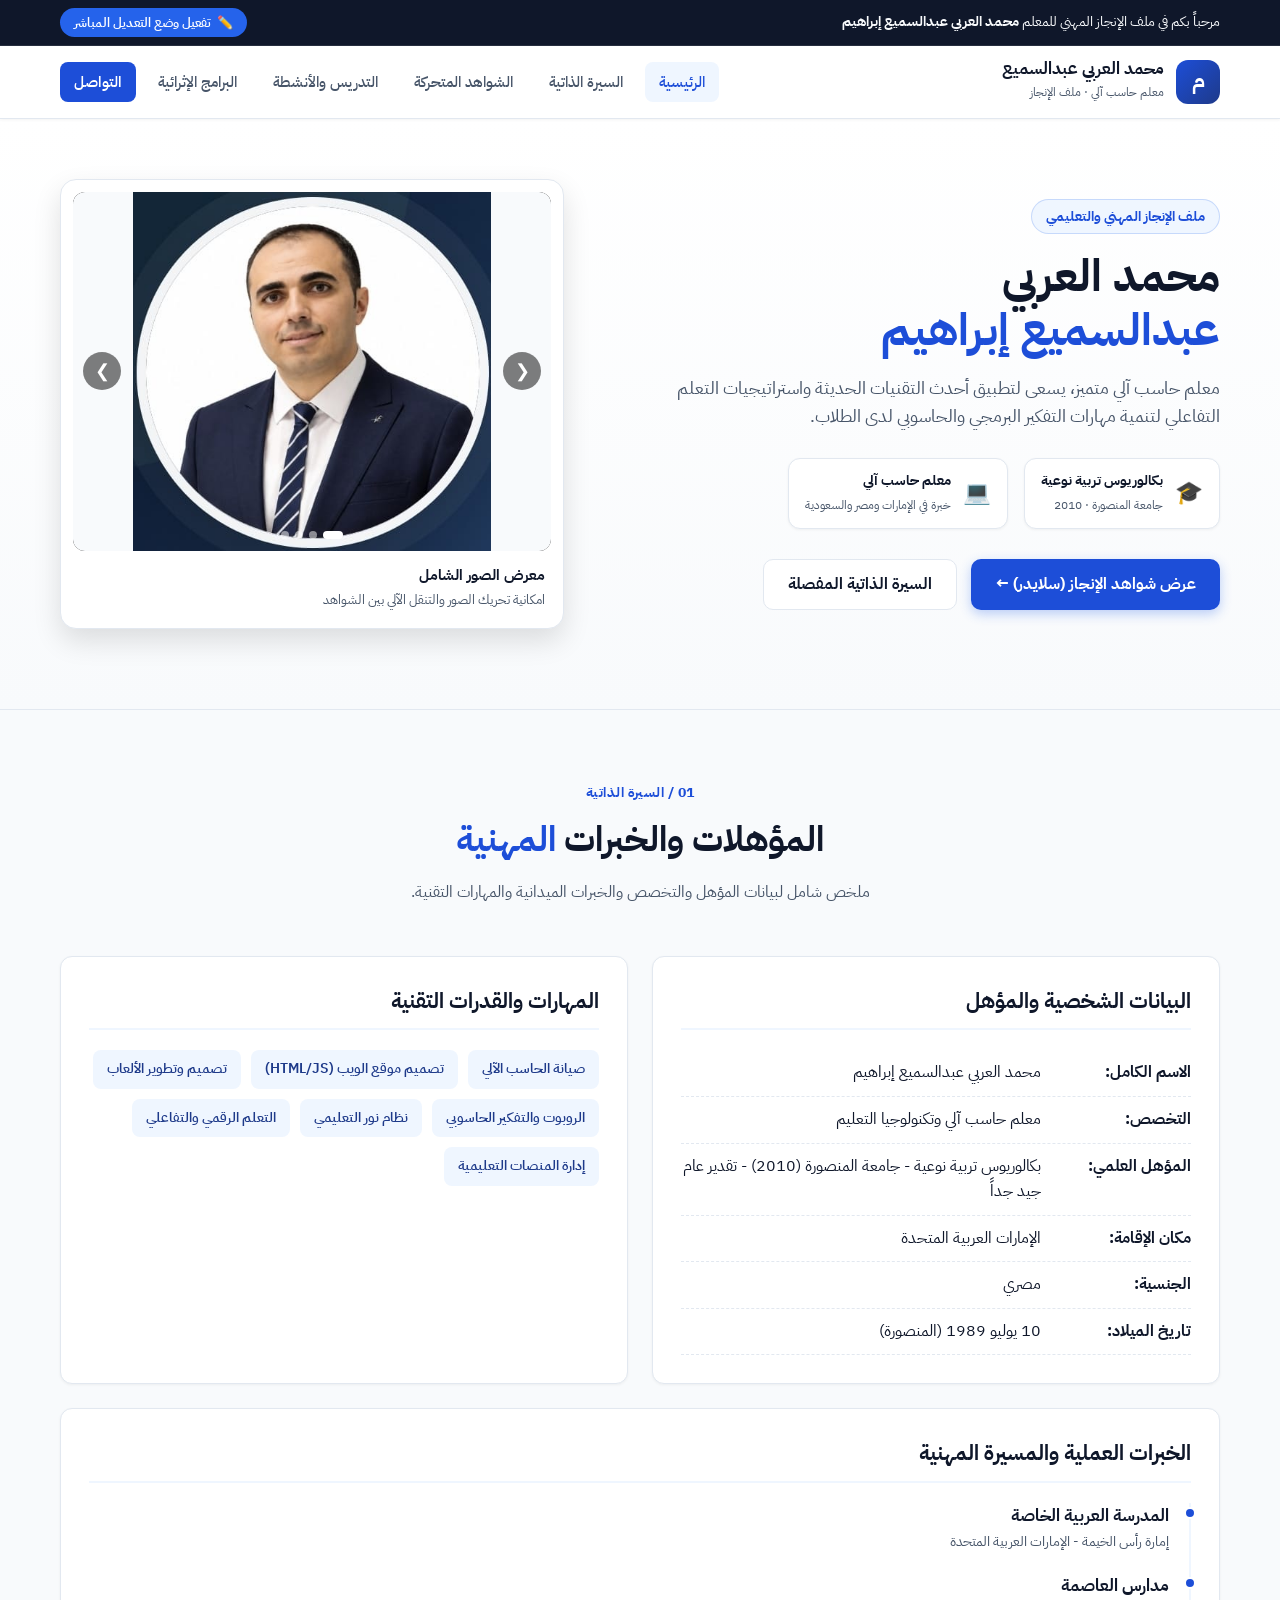
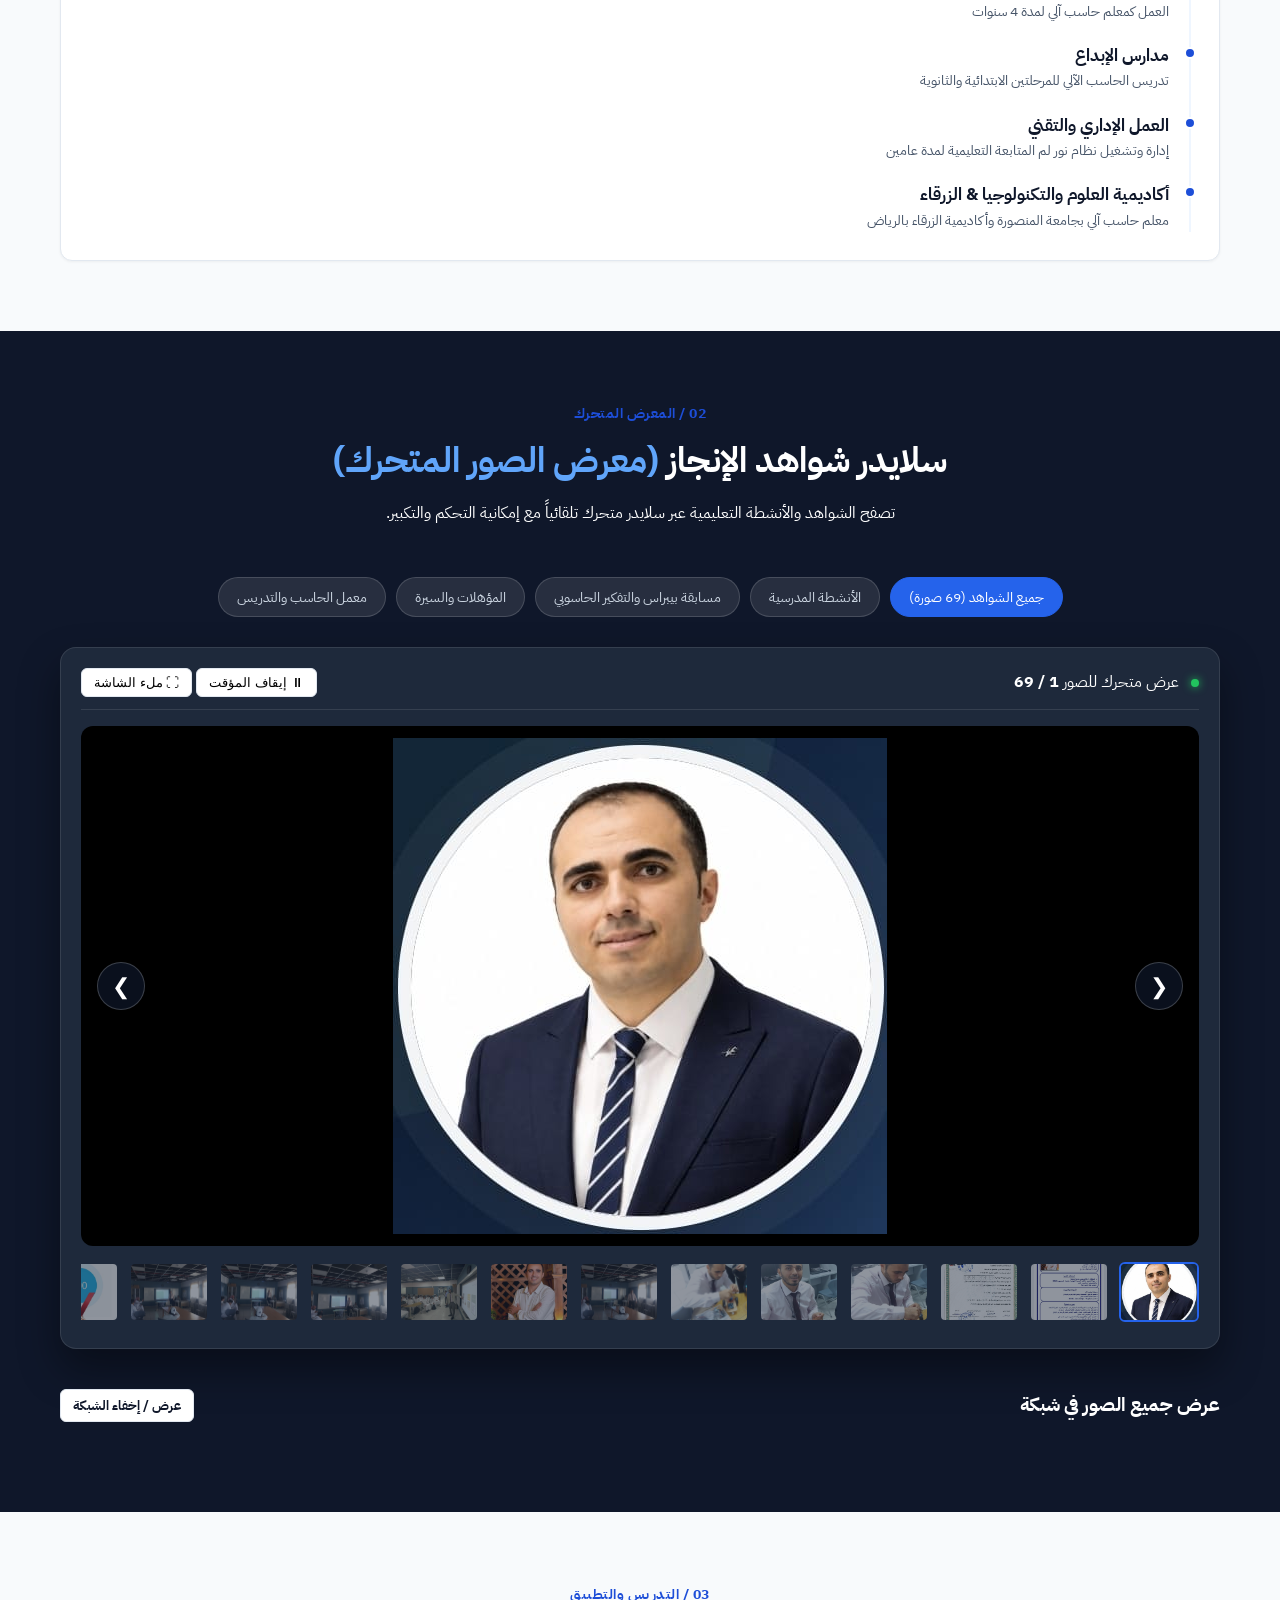
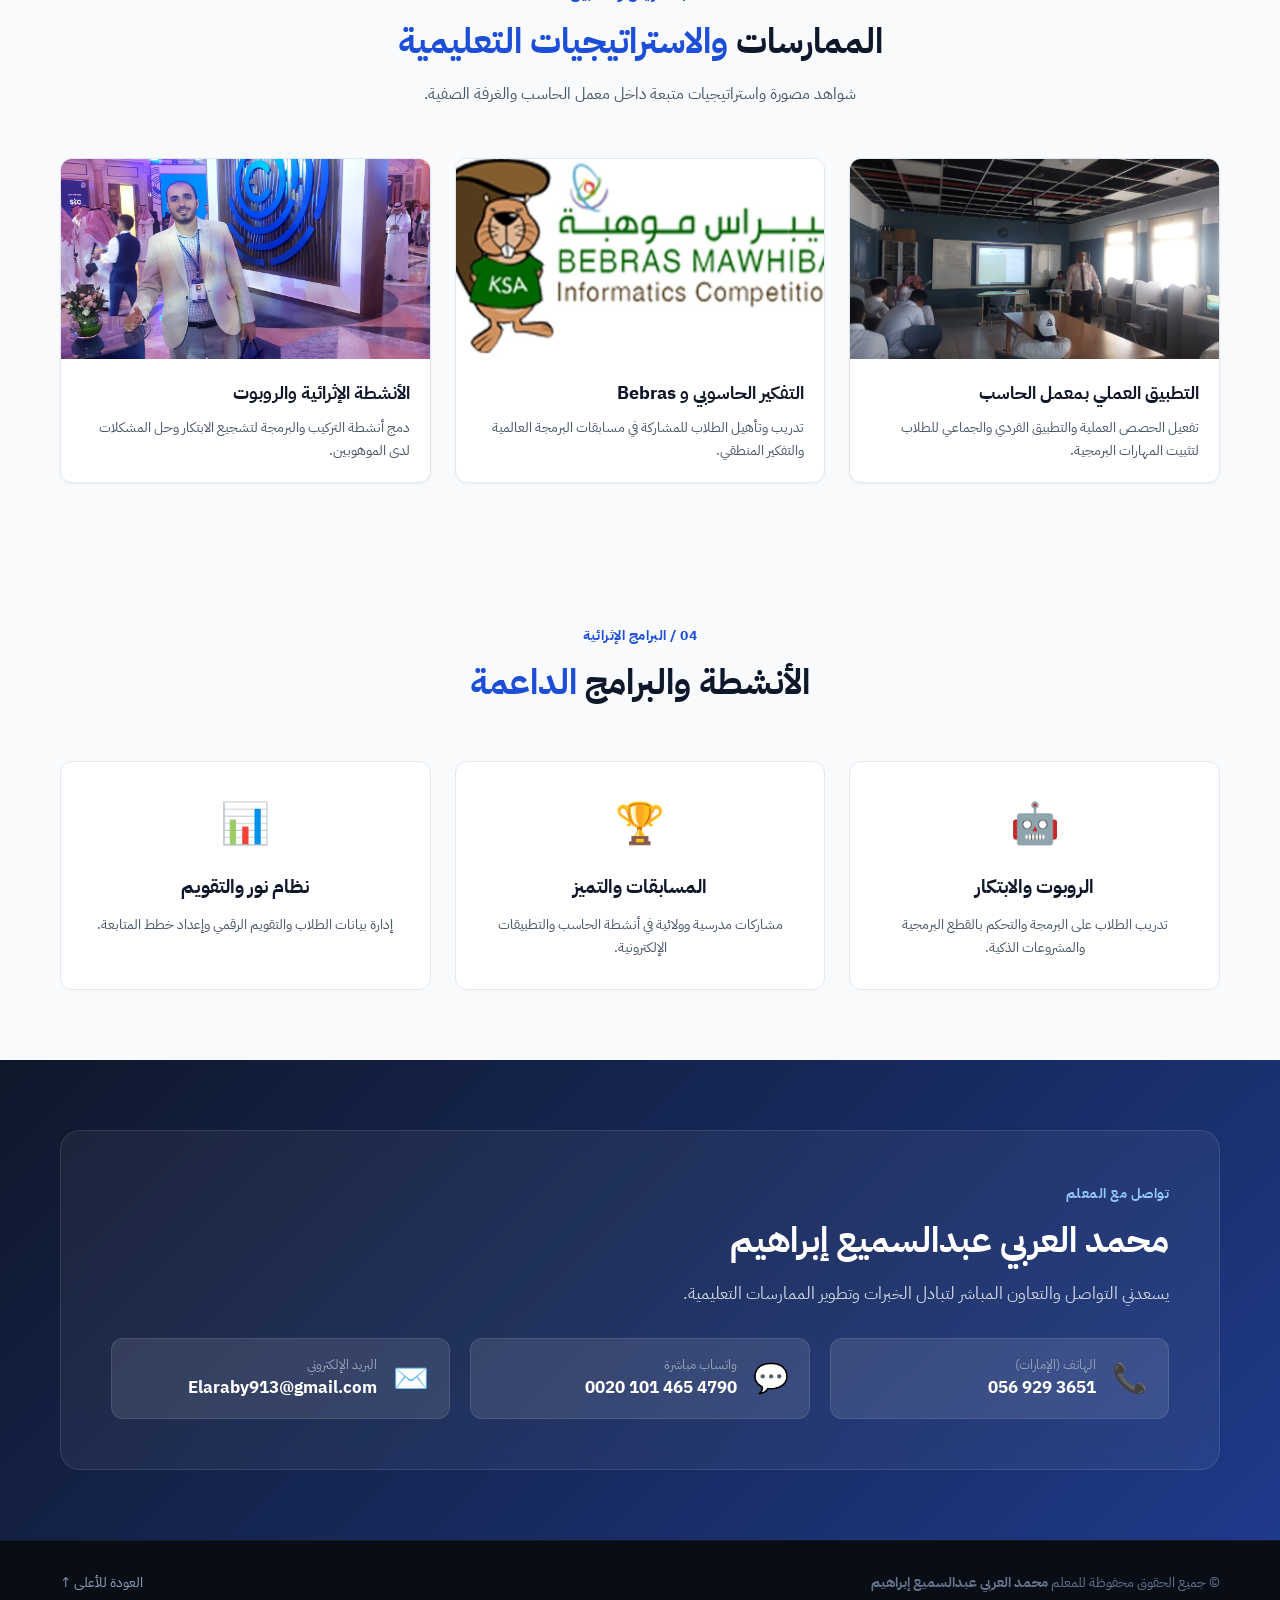
==== commit 61fce7e0: "Show portrait first and fix page scrolling" ====
--- a/index.html
+++ b/index.html
@@ -7,6 +7,7 @@
   <meta name="description" content="ملف إنجاز المعلم محمد العربي عبدالسميع إبراهيم؛ سيرة ذاتية وشواهد تعليمية وأنشطة ومشروعات تقنية.">
   <link rel="preconnect" href="https://fonts.googleapis.com">
   <link rel="preconnect" href="https://fonts.gstatic.com" crossorigin>
+  <link rel="preload" as="image" href="images/img_68.jpeg" fetchpriority="high">
   <link href="https://fonts.googleapis.com/css2?family=Cairo:wght@400;600;700;800&family=IBM+Plex+Sans+Arabic:wght@400;500;600;700&display=swap" rel="stylesheet">
   <link rel="stylesheet" href="styles.css">
 </head>
@@ -88,7 +89,7 @@
           <div class="hero-card">
             <div class="slider-container hero-slider" id="hero-slider">
               <div class="slider-wrapper" id="hero-slider-wrapper">
-                <div class="slide active"><img src="images/img_64.jpeg" alt="محمد العربي عبدالسميع - ملف الإنجاز"></div>
+                <div class="slide active"><img src="images/img_68.jpeg" alt="صورة المعلم محمد العربي عبدالسميع إبراهيم" width="494" height="496" fetchpriority="high"></div>
                 <div class="slide"><img src="images/img_01.jpeg" alt="أنشطة تعليمية"></div>
                 <div class="slide"><img src="images/img_24.jpeg" alt="مشروعات وتقنيات"></div>
                 <div class="slide"><img src="images/img_62.jpeg" alt="روبوت وتفكير حاسوبي"></div>
@@ -377,6 +378,10 @@
     </div>
   </div>
 
+  <button class="floating-back-to-top" id="back-to-top" type="button" aria-label="العودة إلى أعلى الصفحة" title="العودة إلى أعلى الصفحة" hidden>
+    <span aria-hidden="true">↑</span>
+  </button>
+
   <script src="app.js"></script>
 </body>
 </html>
--- a/styles.css
+++ b/styles.css
@@ -989,3 +989,71 @@
     font-size: 2.2rem;
   }
 }
+
+
+/* Keep the teacher portrait fully visible in the first hero slide. */
+.hero-slider .slide:first-child img {
+  object-fit: contain;
+  background: var(--bg-light);
+}
+
+/* A persistent, keyboard-accessible control for returning to the page top. */
+.floating-back-to-top {
+  position: fixed;
+  inset-inline-start: 24px;
+  bottom: 24px;
+  z-index: 900;
+  display: grid;
+  place-items: center;
+  width: 48px;
+  height: 48px;
+  border: 0;
+  border-radius: 50%;
+  background: var(--primary);
+  color: #fff;
+  box-shadow: var(--shadow-lg);
+  font: inherit;
+  font-size: 1.55rem;
+  line-height: 1;
+  cursor: pointer;
+  transition: background-color 0.2s ease, transform 0.2s ease;
+}
+
+.floating-back-to-top:hover {
+  background: var(--primary-dark);
+  transform: translateY(-3px);
+}
+
+.floating-back-to-top:focus-visible {
+  outline: 3px solid var(--accent);
+  outline-offset: 3px;
+}
+
+.floating-back-to-top[hidden] {
+  display: none !important;
+}
+
+@media (max-width: 992px) {
+  .hero-visual {
+    order: -1;
+  }
+}
+
+@media (max-width: 768px) {
+  .floating-back-to-top {
+    inset-inline-start: 14px;
+    bottom: 14px;
+    width: 44px;
+    height: 44px;
+  }
+}
+
+@media (prefers-reduced-motion: reduce) {
+  html {
+    scroll-behavior: auto;
+  }
+
+  .floating-back-to-top {
+    transition: none;
+  }
+}
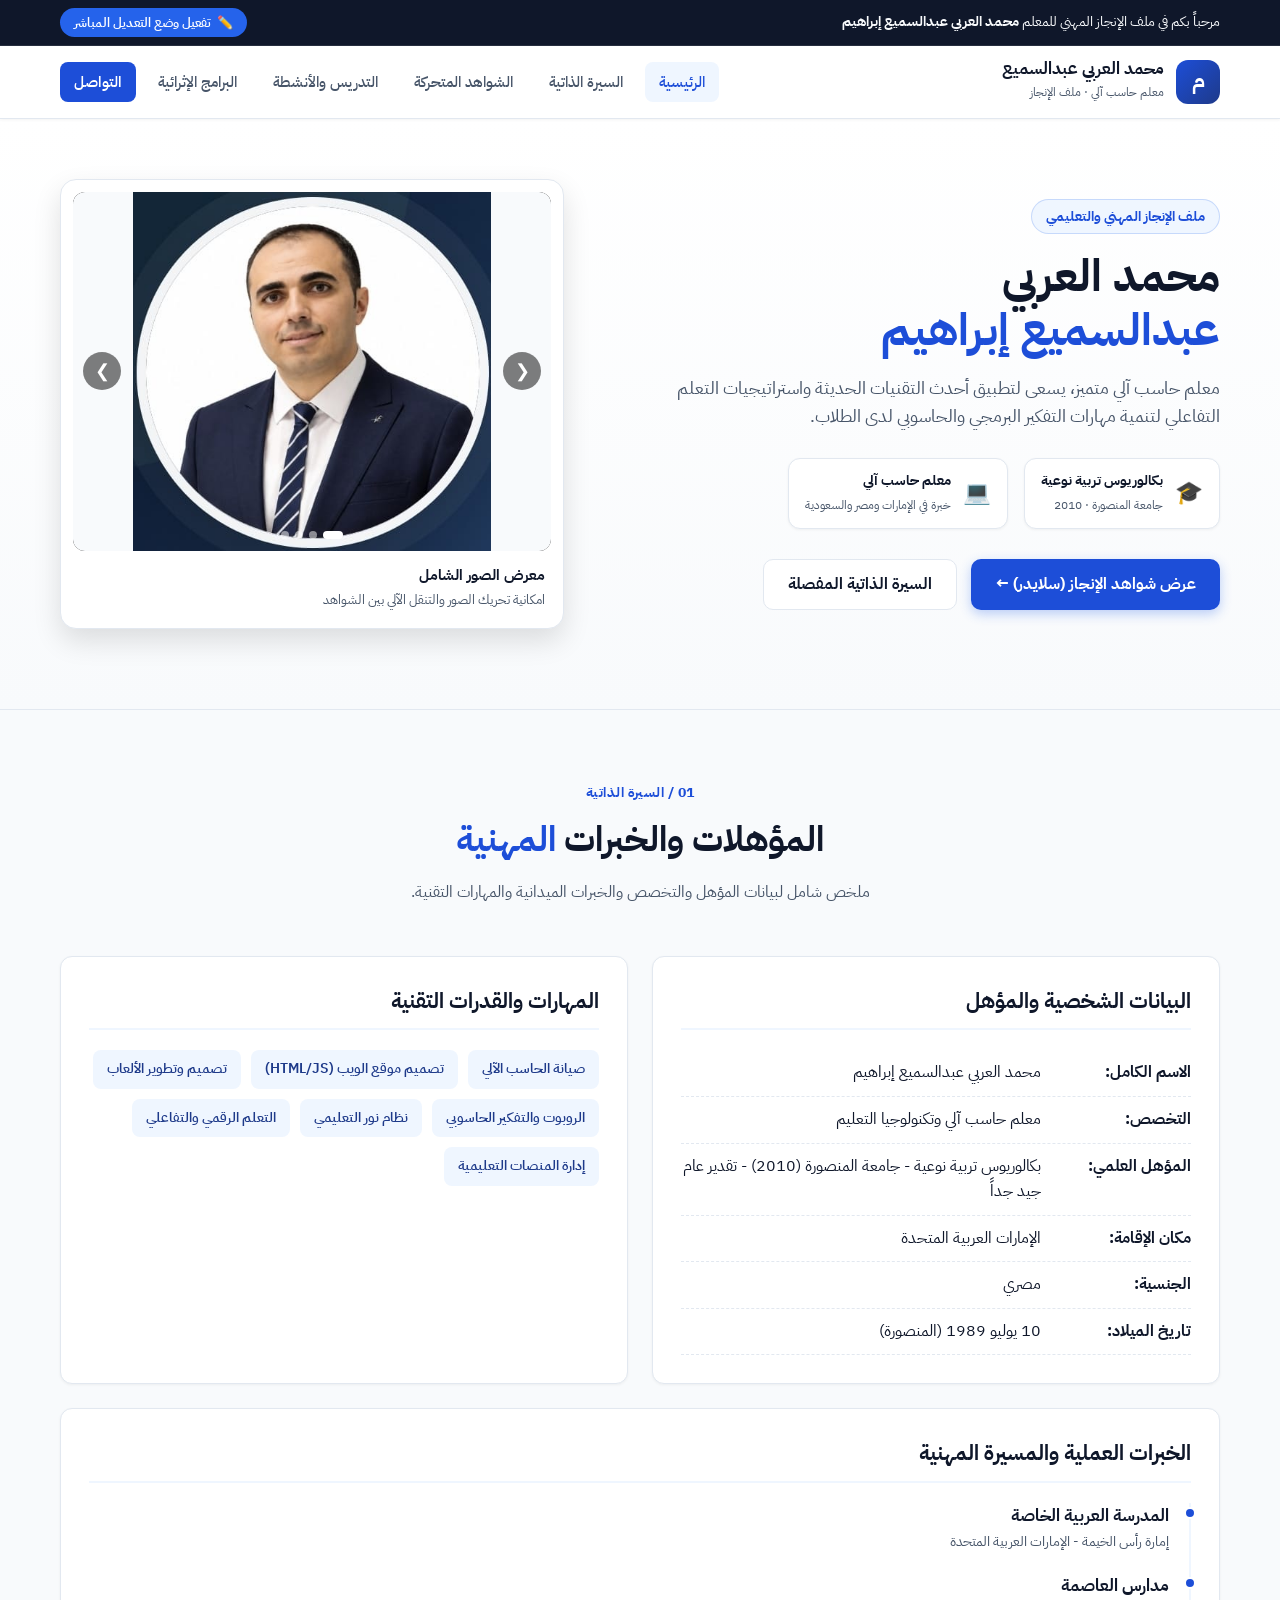
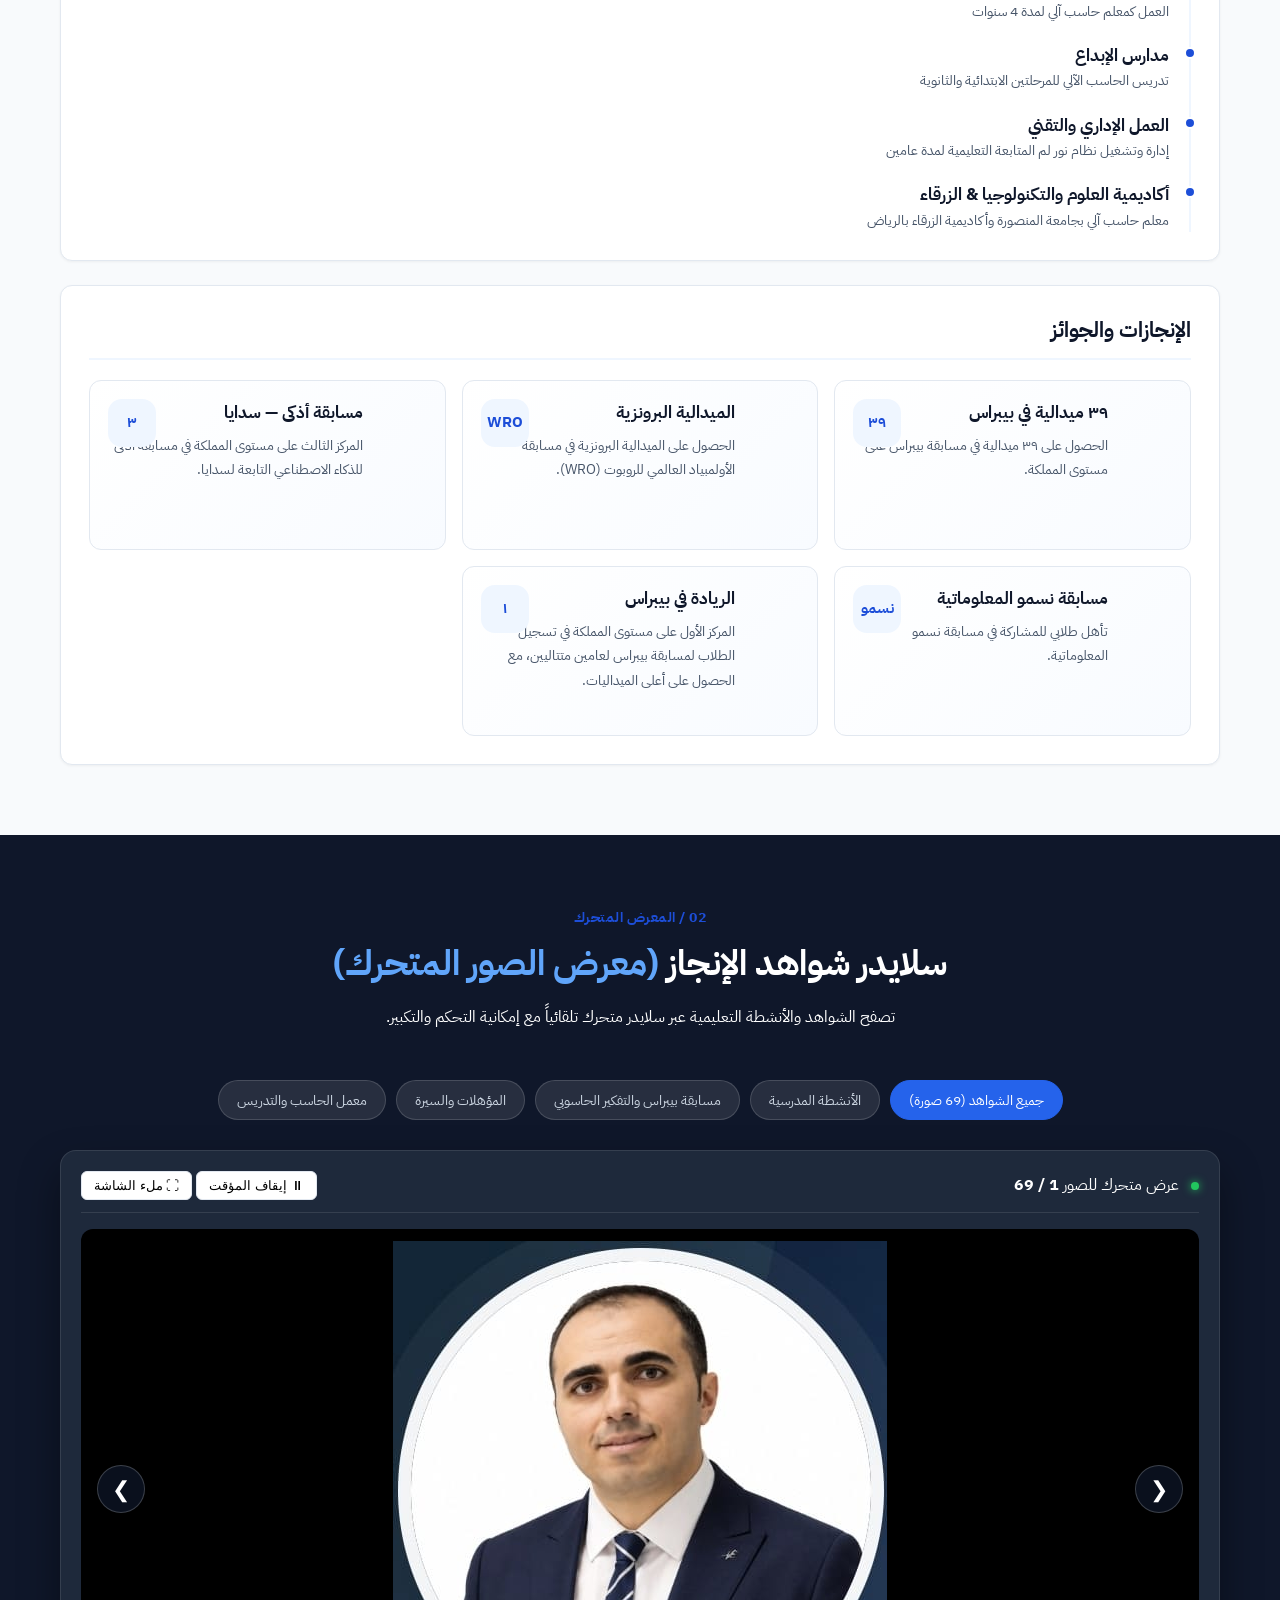
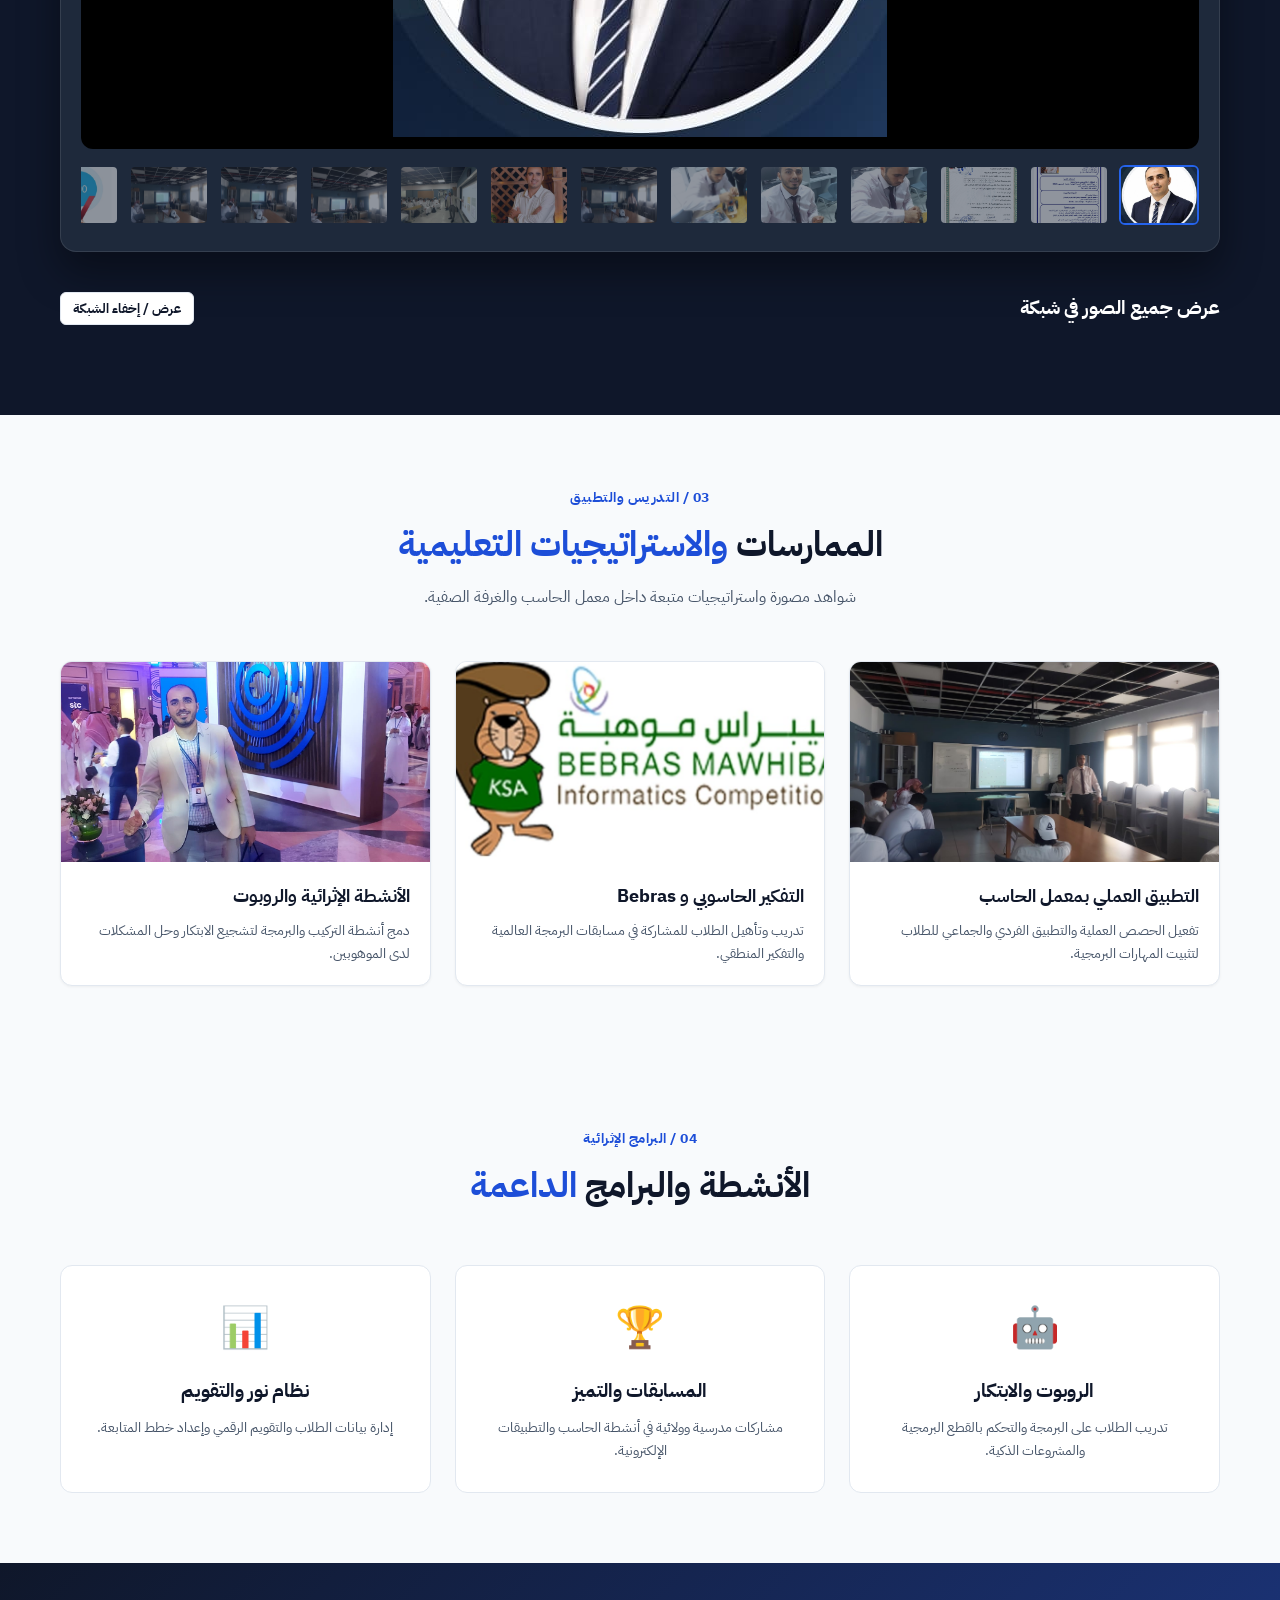
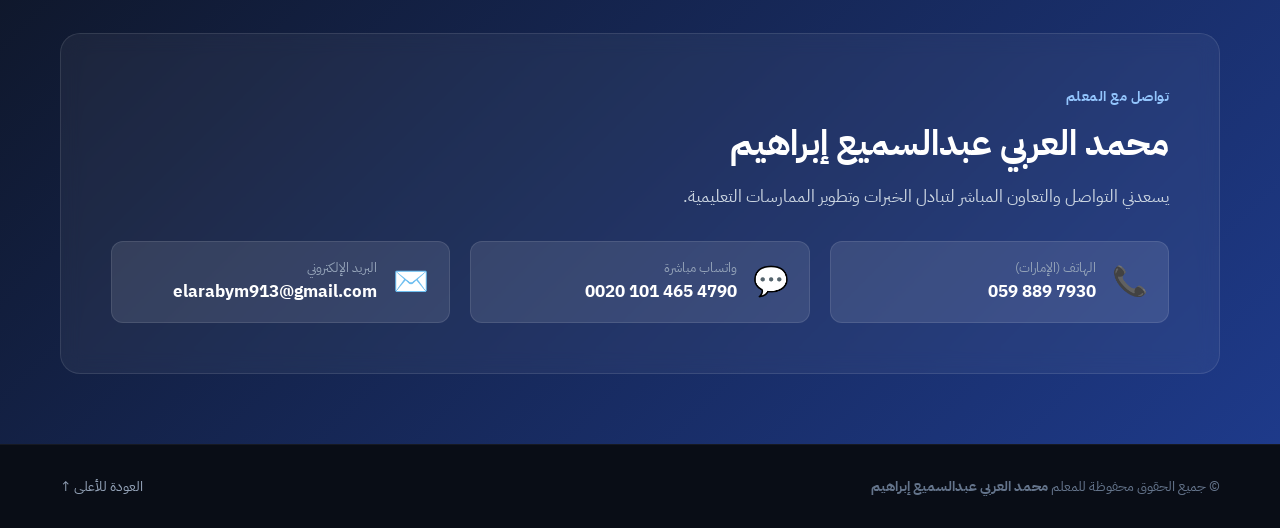
==== commit d8ff532e: "Update contact details and CV achievements" ====
--- a/index.html
+++ b/index.html
@@ -185,6 +185,36 @@
               </div>
             </div>
           </div>
+          <section class="card full-width achievement-card" aria-labelledby="achievement-heading">
+            <h3 id="achievement-heading">الإنجازات والجوائز</h3>
+            <div class="achievement-grid">
+              <article class="achievement-item">
+                <span class="achievement-mark" aria-hidden="true">٣٩</span>
+                <h4>٣٩ ميدالية في بيبراس</h4>
+                <p>الحصول على ٣٩ ميدالية في مسابقة بيبراس على مستوى المملكة.</p>
+              </article>
+              <article class="achievement-item">
+                <span class="achievement-mark" aria-hidden="true">WRO</span>
+                <h4>الميدالية البرونزية</h4>
+                <p>الحصول على الميدالية البرونزية في مسابقة الأولمبياد العالمي للروبوت (WRO).</p>
+              </article>
+              <article class="achievement-item">
+                <span class="achievement-mark" aria-hidden="true">٣</span>
+                <h4>مسابقة أذكى — سدايا</h4>
+                <p>المركز الثالث على مستوى المملكة في مسابقة أذكى للذكاء الاصطناعي التابعة لسدايا.</p>
+              </article>
+              <article class="achievement-item">
+                <span class="achievement-mark" aria-hidden="true">نسمو</span>
+                <h4>مسابقة نسمو المعلوماتية</h4>
+                <p>تأهل طلابي للمشاركة في مسابقة نسمو المعلوماتية.</p>
+              </article>
+              <article class="achievement-item">
+                <span class="achievement-mark" aria-hidden="true">١</span>
+                <h4>الريادة في بيبراس</h4>
+                <p>المركز الأول على مستوى المملكة في تسجيل الطلاب لمسابقة بيبراس لعامين متتاليين، مع الحصول على أعلى الميداليات.</p>
+              </article>
+            </div>
+          </section>
         </div>
       </div>
     </section>
@@ -329,12 +359,12 @@
             <p>يسعدني التواصل والتعاون المباشر لتبادل الخبرات وتطوير الممارسات التعليمية.</p>
 
             <div class="contact-details">
-              <a href="tel:0569293651" class="contact-item">
+              <a href="tel:0598897930" class="contact-item">
                 <span class="icon">📞</span>
                 <div>
                   <small>الهاتف (الإمارات)</small>
 
-                  <strong dir="ltr">056 929 3651</strong>
+                  <strong dir="ltr">059 889 7930</strong>
                 </div>
               </a>
 
@@ -346,11 +376,11 @@
                 </div>
               </a>
 
-              <a href="mailto:Elaraby913@gmail.com" class="contact-item">
+              <a href="mailto:elarabym913@gmail.com" class="contact-item">
                 <span class="icon">✉️</span>
                 <div>
                   <small>البريد الإلكتروني</small>
-                  <strong dir="ltr">Elaraby913@gmail.com</strong>
+                  <strong dir="ltr">elarabym913@gmail.com</strong>
                 </div>
               </a>
             </div>
--- a/styles.css
+++ b/styles.css
@@ -560,6 +560,56 @@
   font-size: 0.9rem;
 }
 
+/* Achievement cards */
+.achievement-grid {
+  display: grid;
+  grid-template-columns: repeat(3, minmax(0, 1fr));
+  gap: 16px;
+}
+
+.achievement-item {
+  position: relative;
+  display: flex;
+  flex-direction: column;
+  gap: 8px;
+  min-height: 170px;
+  padding: 20px;
+  padding-inline-start: 82px;
+  background: linear-gradient(135deg, #ffffff 0%, #f8fbff 100%);
+  border: 1px solid var(--border);
+  border-radius: var(--radius);
+}
+
+.achievement-mark {
+  position: absolute;
+  inset-inline-start: 18px;
+  top: 18px;
+  display: grid;
+  place-items: center;
+  width: 48px;
+  height: 48px;
+  border-radius: 14px;
+  background: var(--primary-light);
+  color: var(--primary);
+  font-weight: 800;
+  font-size: 0.95rem;
+  direction: ltr;
+}
+
+.achievement-item h4 {
+  margin: 0;
+  color: var(--text-dark);
+  font-size: 1.05rem;
+  line-height: 1.45;
+}
+
+.achievement-item p {
+  margin: 0;
+  color: var(--text-muted);
+  font-size: 0.9rem;
+  line-height: 1.7;
+}
+
 /* MAIN CAROUSEL SECTION (الميزة المطلوبة) */
 .carousel-section {
   background: #0f172a;
@@ -970,6 +1020,9 @@
   .profile-grid {
     grid-template-columns: 1fr;
   }
+  .achievement-grid {
+    grid-template-columns: repeat(2, minmax(0, 1fr));
+  }
   .teaching-grid, .enrichment-box, .contact-details {
     grid-template-columns: 1fr;
   }
@@ -987,6 +1040,9 @@
   }
   .hero-content h1 {
     font-size: 2.2rem;
+  }
+  .achievement-grid {
+    grid-template-columns: 1fr;
   }
 }
 
